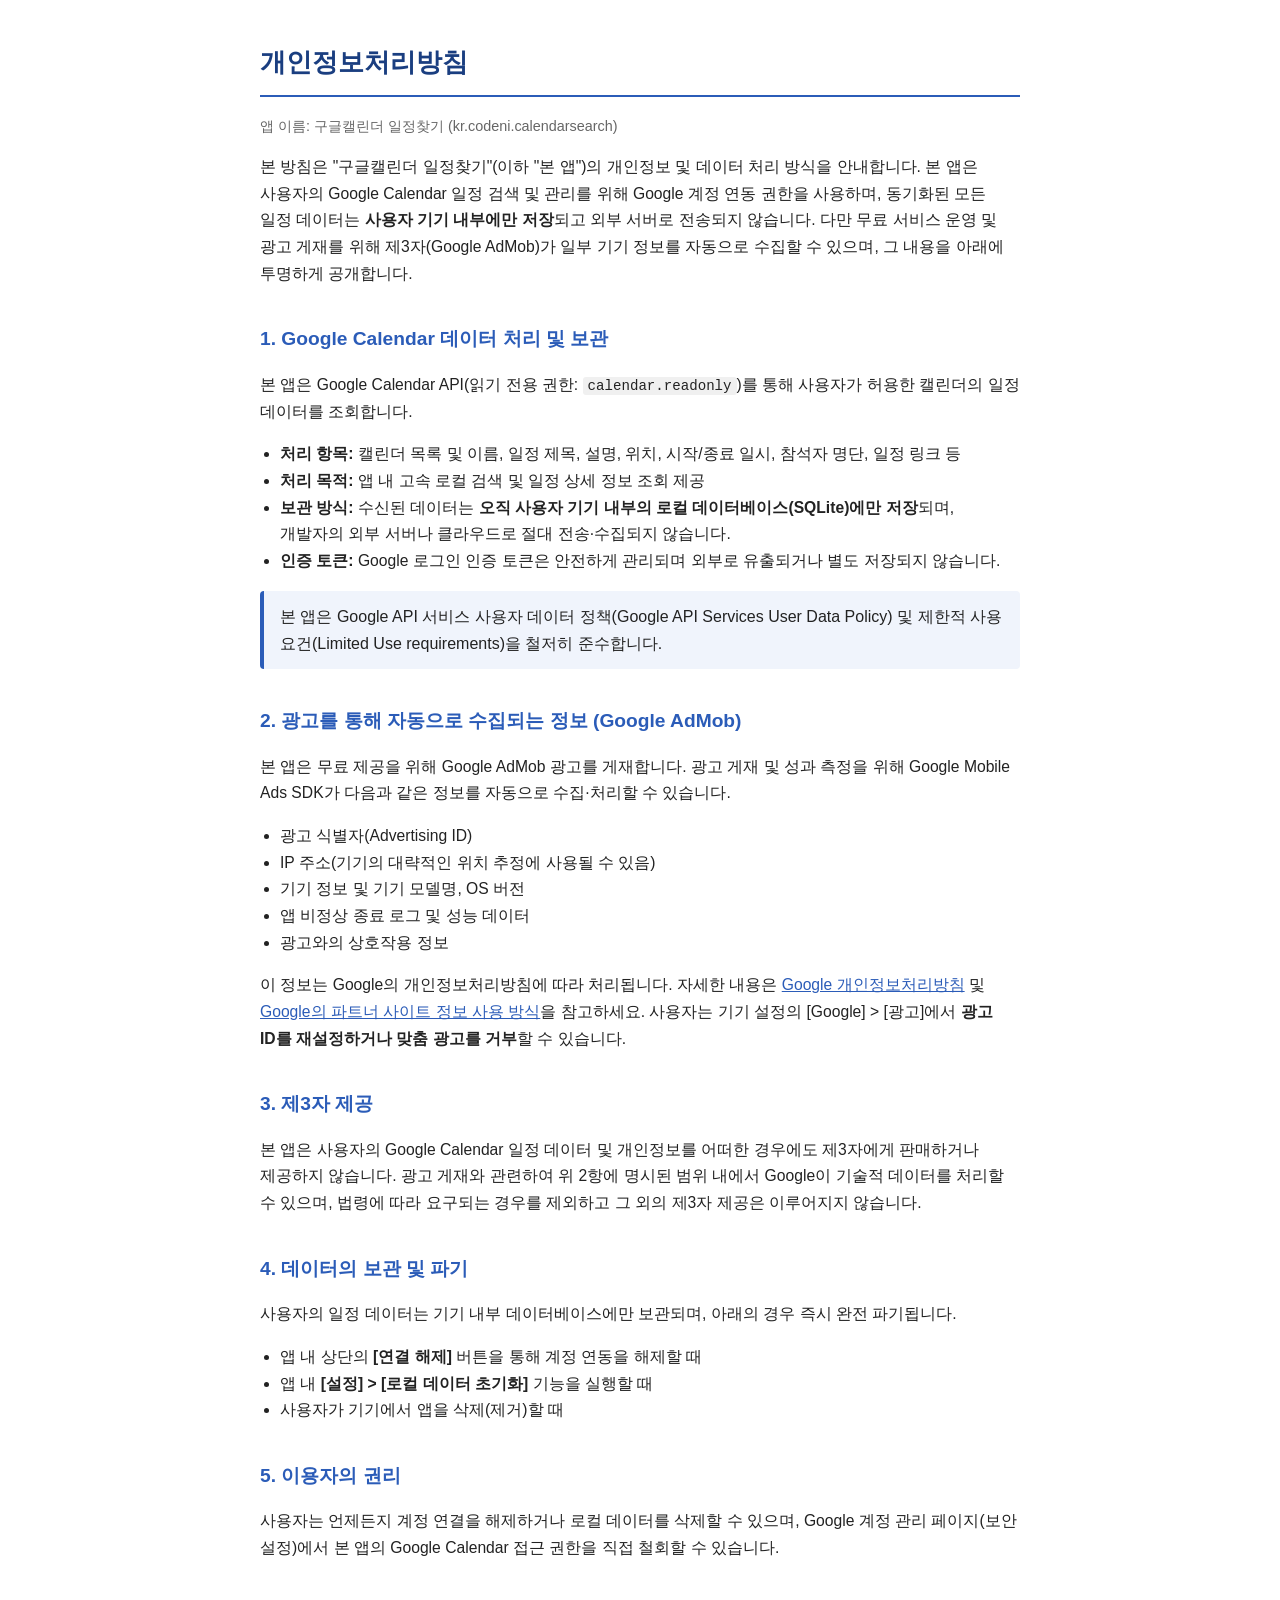
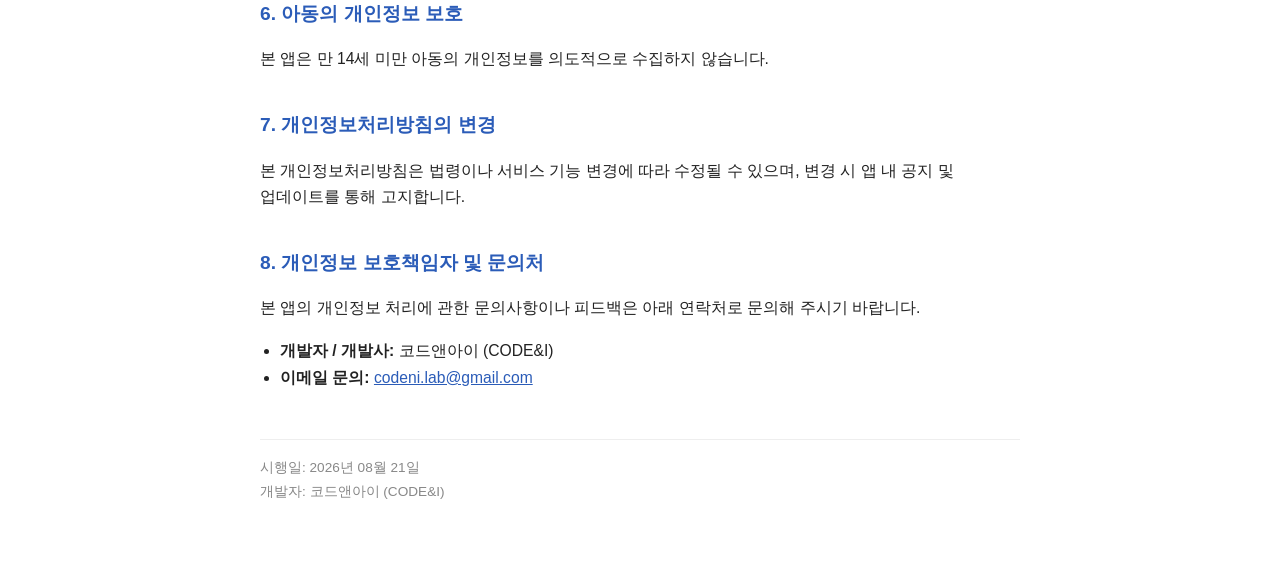
==== calendar-search/privacy-policy.html @ 8e506d1a "feat: Add privacy policy for Calendar Search app" ====
<!DOCTYPE html>
<html lang="ko">

<head>
  <meta charset="UTF-8">
  <meta name="viewport" content="width=device-width, initial-scale=1.0">
  <title>개인정보처리방침 - 캘린더 일정찾기</title>
  <style>
    body {
      font-family: -apple-system, "Segoe UI", "Malgun Gothic", "Apple SD Gothic Neo", sans-serif;
      line-height: 1.7;
      color: #222;
      max-width: 760px;
      margin: 0 auto;
      padding: 24px 20px 80px;
      word-break: keep-all;
      background-color: #fff;
    }

    h1 {
      font-size: 1.6rem;
      border-bottom: 2px solid #2b5cb8;
      padding-bottom: 10px;
      color: #1a3e80;
    }

    h2 {
      font-size: 1.2rem;
      margin-top: 36px;
      color: #2b5cb8;
    }

    p,
    li {
      font-size: 0.98rem;
    }

    ul {
      padding-left: 20px;
    }

    .meta {
      color: #666;
      font-size: 0.9rem;
    }

    .note {
      background: #f0f4fc;
      border-left: 4px solid #2b5cb8;
      padding: 12px 16px;
      border-radius: 4px;
      margin: 16px 0;
    }

    code {
      background: #f0f0f0;
      padding: 1px 5px;
      border-radius: 3px;
      font-size: 0.9em;
    }

    a {
      color: #2b5cb8;
    }

    footer {
      margin-top: 48px;
      color: #888;
      font-size: 0.85rem;
      border-top: 1px solid #eee;
      padding-top: 16px;
    }
  </style>
</head>

<body>

  <h1>개인정보처리방침</h1>
  <p class="meta">앱 이름: 구글캘린더 일정찾기 (kr.codeni.calendarsearch)</p>

  <p>
    본 방침은 "구글캘린더 일정찾기"(이하 "본 앱")의 개인정보 및 데이터 처리 방식을 안내합니다.
    본 앱은 사용자의 Google Calendar 일정 검색 및 관리를 위해 Google 계정 연동 권한을 사용하며,
    동기화된 모든 일정 데이터는 <strong>사용자 기기 내부에만 저장</strong>되고 외부 서버로 전송되지 않습니다.
    다만 무료 서비스 운영 및 광고 게재를 위해 제3자(Google AdMob)가 일부 기기 정보를 자동으로 수집할 수 있으며,
    그 내용을 아래에 투명하게 공개합니다.
  </p>

  <h2>1. Google Calendar 데이터 처리 및 보관</h2>
  <p>
    본 앱은 Google Calendar API(읽기 전용 권한: <code>calendar.readonly</code>)를 통해 사용자가 허용한 캘린더의 일정 데이터를 조회합니다.
  </p>
  <ul>
    <li><strong>처리 항목:</strong> 캘린더 목록 및 이름, 일정 제목, 설명, 위치, 시작/종료 일시, 참석자 명단, 일정 링크 등</li>
    <li><strong>처리 목적:</strong> 앱 내 고속 로컬 검색 및 일정 상세 정보 조회 제공</li>
    <li><strong>보관 방식:</strong> 수신된 데이터는 <strong>오직 사용자 기기 내부의 로컬 데이터베이스(SQLite)에만 저장</strong>되며, 개발자의 외부 서버나 클라우드로 절대
      전송·수집되지 않습니다.</li>
    <li><strong>인증 토큰:</strong> Google 로그인 인증 토큰은 안전하게 관리되며 외부로 유출되거나 별도 저장되지 않습니다.</li>
  </ul>
  <div class="note">
    본 앱은 Google API 서비스 사용자 데이터 정책(Google API Services User Data Policy) 및 제한적 사용 요건(Limited Use requirements)을 철저히
    준수합니다.
  </div>

  <h2>2. 광고를 통해 자동으로 수집되는 정보 (Google AdMob)</h2>
  <p>
    본 앱은 무료 제공을 위해 Google AdMob 광고를 게재합니다. 광고 게재 및 성과 측정을 위해
    Google Mobile Ads SDK가 다음과 같은 정보를 자동으로 수집·처리할 수 있습니다.
  </p>
  <ul>
    <li>광고 식별자(Advertising ID)</li>
    <li>IP 주소(기기의 대략적인 위치 추정에 사용될 수 있음)</li>
    <li>기기 정보 및 기기 모델명, OS 버전</li>
    <li>앱 비정상 종료 로그 및 성능 데이터</li>
    <li>광고와의 상호작용 정보</li>
  </ul>
  <p>
    이 정보는 Google의 개인정보처리방침에 따라 처리됩니다. 자세한 내용은
    <a href="https://policies.google.com/privacy" target="_blank" rel="noopener">Google 개인정보처리방침</a> 및
    <a href="https://policies.google.com/technologies/partner-sites" target="_blank" rel="noopener">Google의 파트너 사이트 정보
      사용 방식</a>을 참고하세요.
    사용자는 기기 설정의 [Google] > [광고]에서 <strong>광고 ID를 재설정하거나 맞춤 광고를 거부</strong>할 수 있습니다.
  </p>

  <h2>3. 제3자 제공</h2>
  <p>
    본 앱은 사용자의 Google Calendar 일정 데이터 및 개인정보를 어떠한 경우에도 제3자에게 판매하거나 제공하지 않습니다.
    광고 게재와 관련하여 위 2항에 명시된 범위 내에서 Google이 기술적 데이터를 처리할 수 있으며,
    법령에 따라 요구되는 경우를 제외하고 그 외의 제3자 제공은 이루어지지 않습니다.
  </p>

  <h2>4. 데이터의 보관 및 파기</h2>
  <p>
    사용자의 일정 데이터는 기기 내부 데이터베이스에만 보관되며, 아래의 경우 즉시 완전 파기됩니다.
  </p>
  <ul>
    <li>앱 내 상단의 <strong>[연결 해제]</strong> 버튼을 통해 계정 연동을 해제할 때</li>
    <li>앱 내 <strong>[설정] > [로컬 데이터 초기화]</strong> 기능을 실행할 때</li>
    <li>사용자가 기기에서 앱을 삭제(제거)할 때</li>
  </ul>

  <h2>5. 이용자의 권리</h2>
  <p>
    사용자는 언제든지 계정 연결을 해제하거나 로컬 데이터를 삭제할 수 있으며,
    Google 계정 관리 페이지(보안 설정)에서 본 앱의 Google Calendar 접근 권한을 직접 철회할 수 있습니다.
  </p>

  <h2>6. 아동의 개인정보 보호</h2>
  <p>
    본 앱은 만 14세 미만 아동의 개인정보를 의도적으로 수집하지 않습니다.
  </p>

  <h2>7. 개인정보처리방침의 변경</h2>
  <p>
    본 개인정보처리방침은 법령이나 서비스 기능 변경에 따라 수정될 수 있으며, 변경 시 앱 내 공지 및 업데이트를 통해 고지합니다.
  </p>

  <h2>8. 개인정보 보호책임자 및 문의처</h2>
  <p>
    본 앱의 개인정보 처리에 관한 문의사항이나 피드백은 아래 연락처로 문의해 주시기 바랍니다.
  </p>
  <ul>
    <li><strong>개발자 / 개발사:</strong> 코드앤아이 (CODE&amp;I)</li>
    <li><strong>이메일 문의:</strong> <a href="mailto:codeni.lab@gmail.com">codeni.lab@gmail.com</a></li>
  </ul>

  <footer>
    시행일: 2026년 08월 21일<br>
    개발자: 코드앤아이 (CODE&amp;I)
  </footer>

</body>

</html>
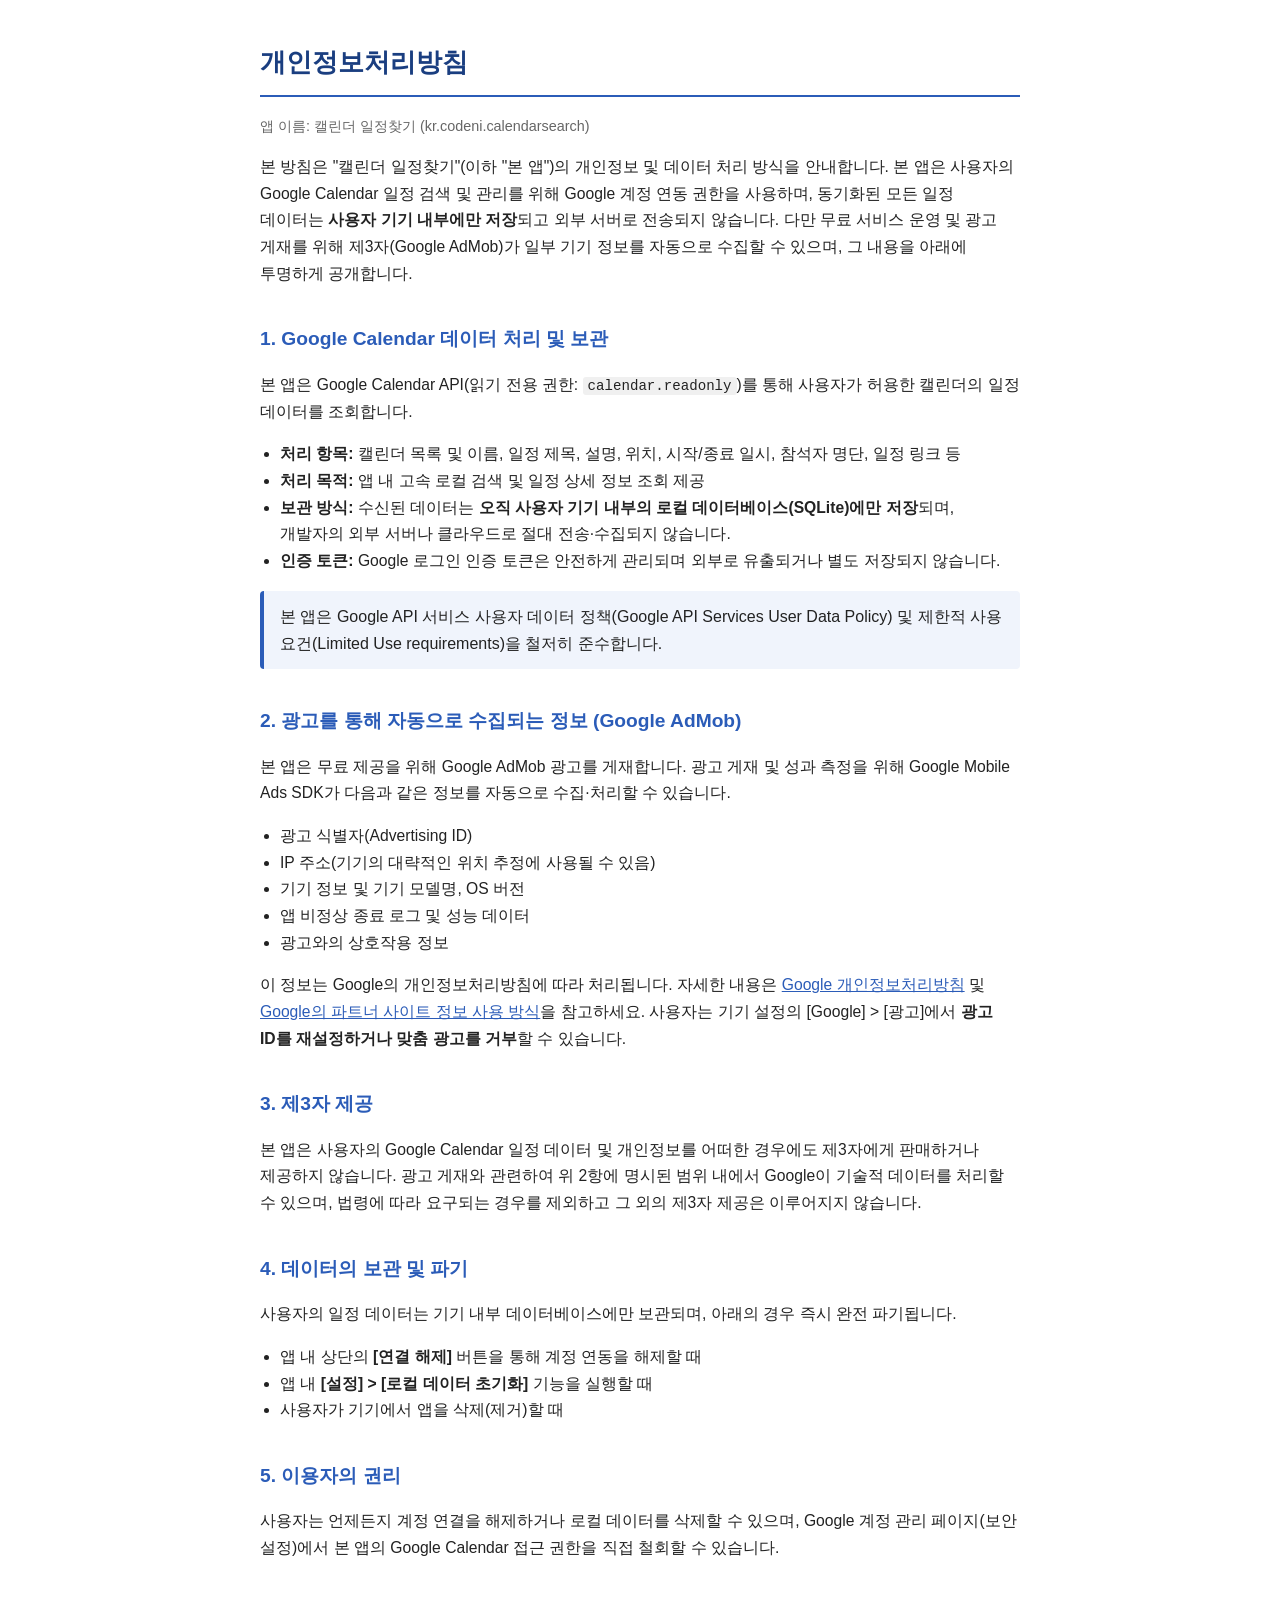
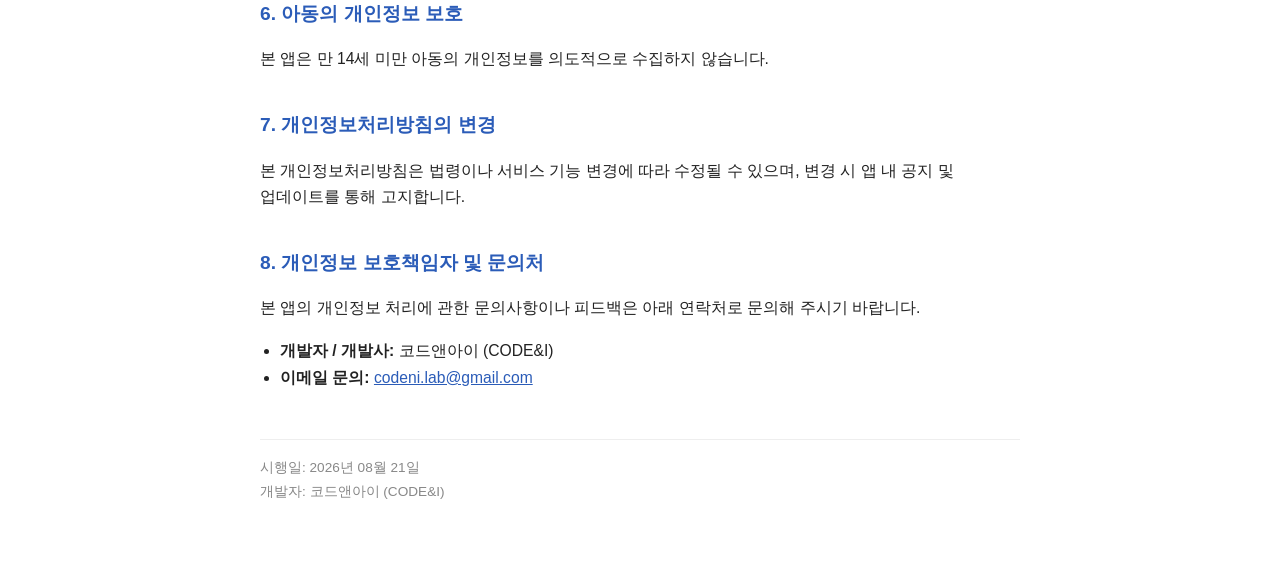
==== commit f998e830: "구글 문구 제거" ====
--- a/calendar-search/privacy-policy.html
+++ b/calendar-search/privacy-policy.html
@@ -76,10 +76,10 @@
 <body>
 
   <h1>개인정보처리방침</h1>
-  <p class="meta">앱 이름: 구글캘린더 일정찾기 (kr.codeni.calendarsearch)</p>
+  <p class="meta">앱 이름: 캘린더 일정찾기 (kr.codeni.calendarsearch)</p>
 
   <p>
-    본 방침은 "구글캘린더 일정찾기"(이하 "본 앱")의 개인정보 및 데이터 처리 방식을 안내합니다.
+    본 방침은 "캘린더 일정찾기"(이하 "본 앱")의 개인정보 및 데이터 처리 방식을 안내합니다.
     본 앱은 사용자의 Google Calendar 일정 검색 및 관리를 위해 Google 계정 연동 권한을 사용하며,
     동기화된 모든 일정 데이터는 <strong>사용자 기기 내부에만 저장</strong>되고 외부 서버로 전송되지 않습니다.
     다만 무료 서비스 운영 및 광고 게재를 위해 제3자(Google AdMob)가 일부 기기 정보를 자동으로 수집할 수 있으며,
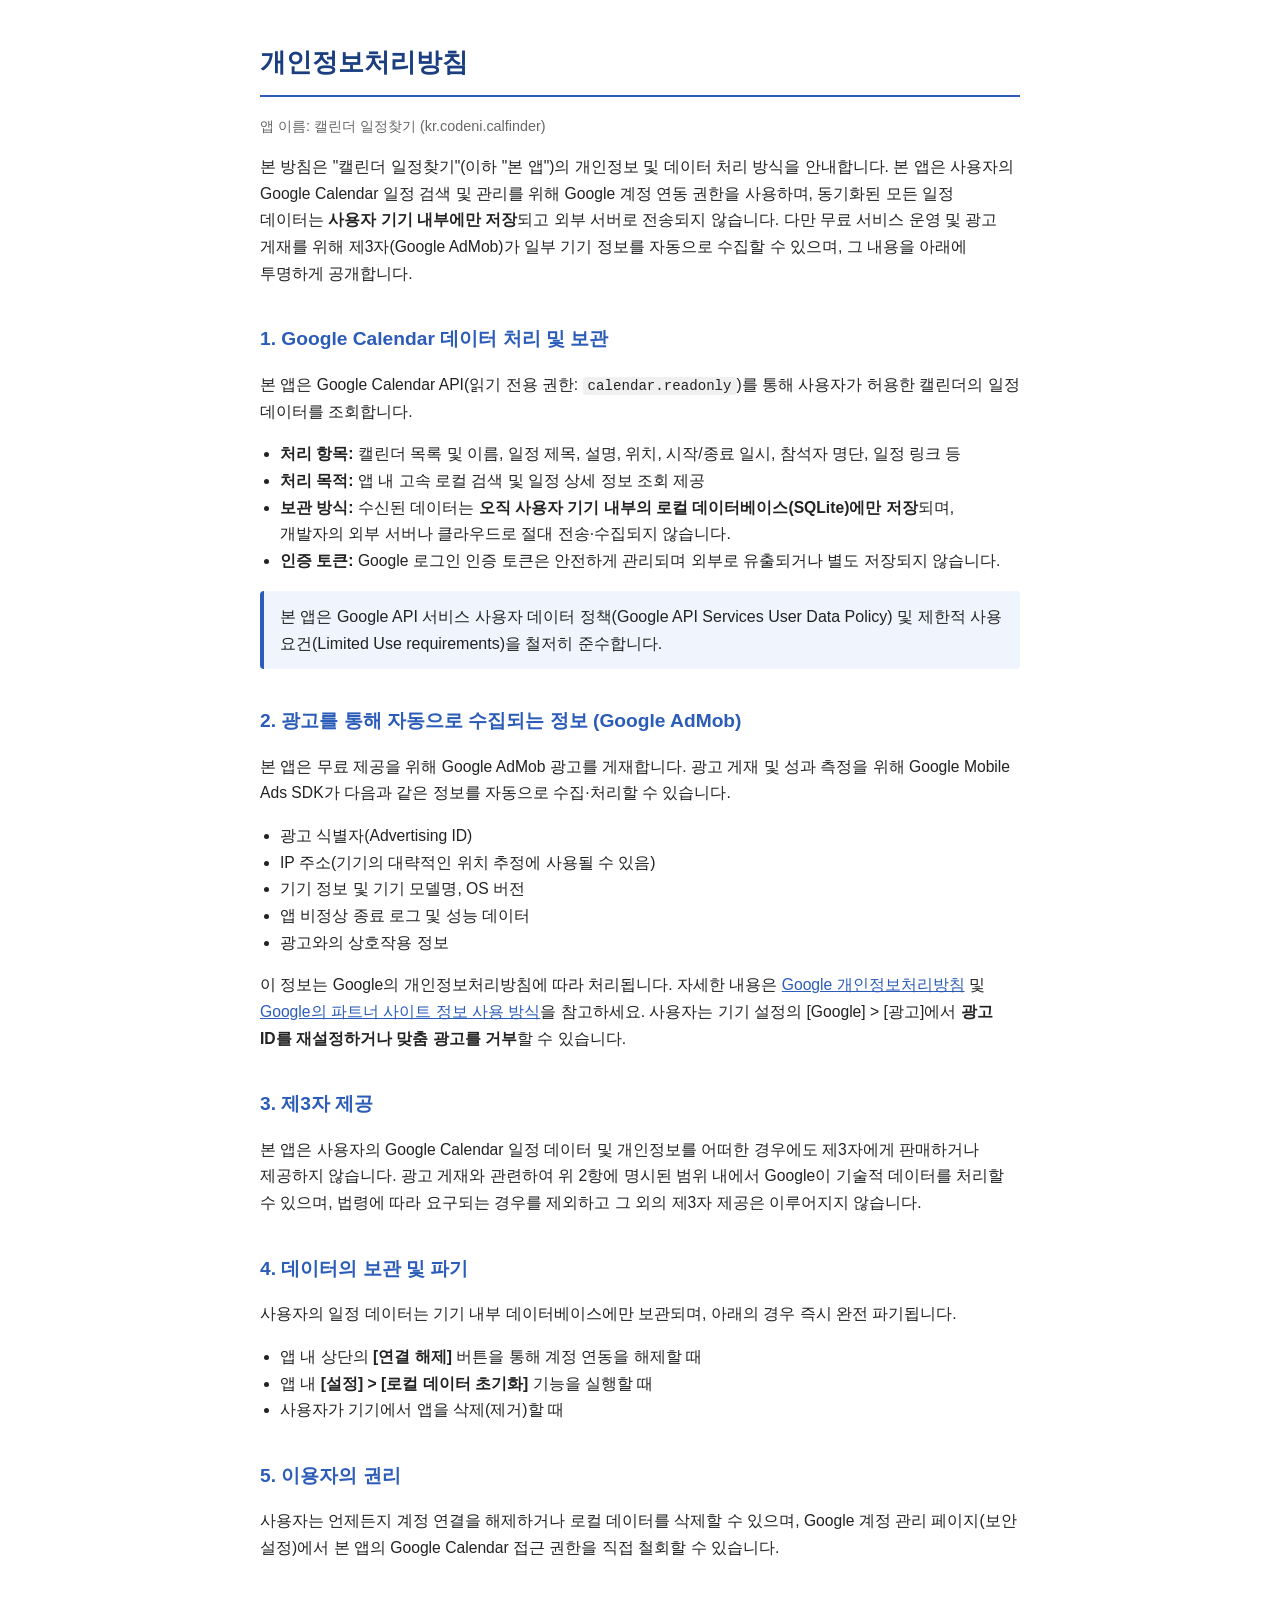
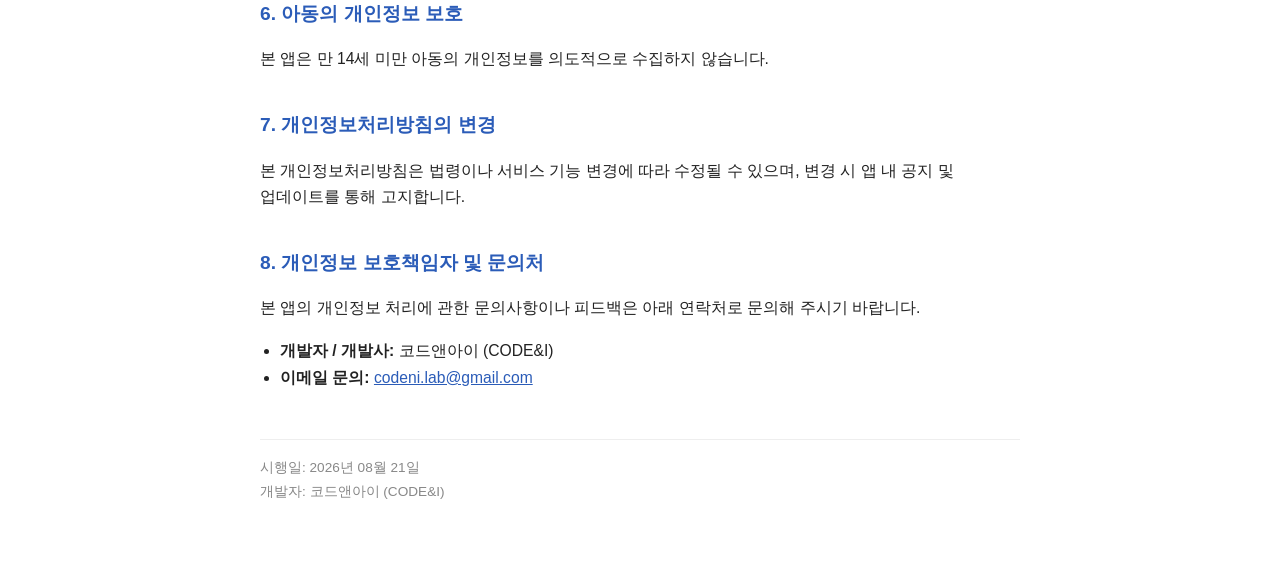
==== commit 3f82b2d9: "패키지명 수정 (kr.codeni.calfinder) Co-Authored-By: Claude Sonnet 5 <noreply@anthropic.com>" ====
--- a/calendar-search/privacy-policy.html
+++ b/calendar-search/privacy-policy.html
@@ -76,7 +76,7 @@
 <body>
 
   <h1>개인정보처리방침</h1>
-  <p class="meta">앱 이름: 캘린더 일정찾기 (kr.codeni.calendarsearch)</p>
+  <p class="meta">앱 이름: 캘린더 일정찾기 (kr.codeni.calfinder)</p>
 
   <p>
     본 방침은 "캘린더 일정찾기"(이하 "본 앱")의 개인정보 및 데이터 처리 방식을 안내합니다.
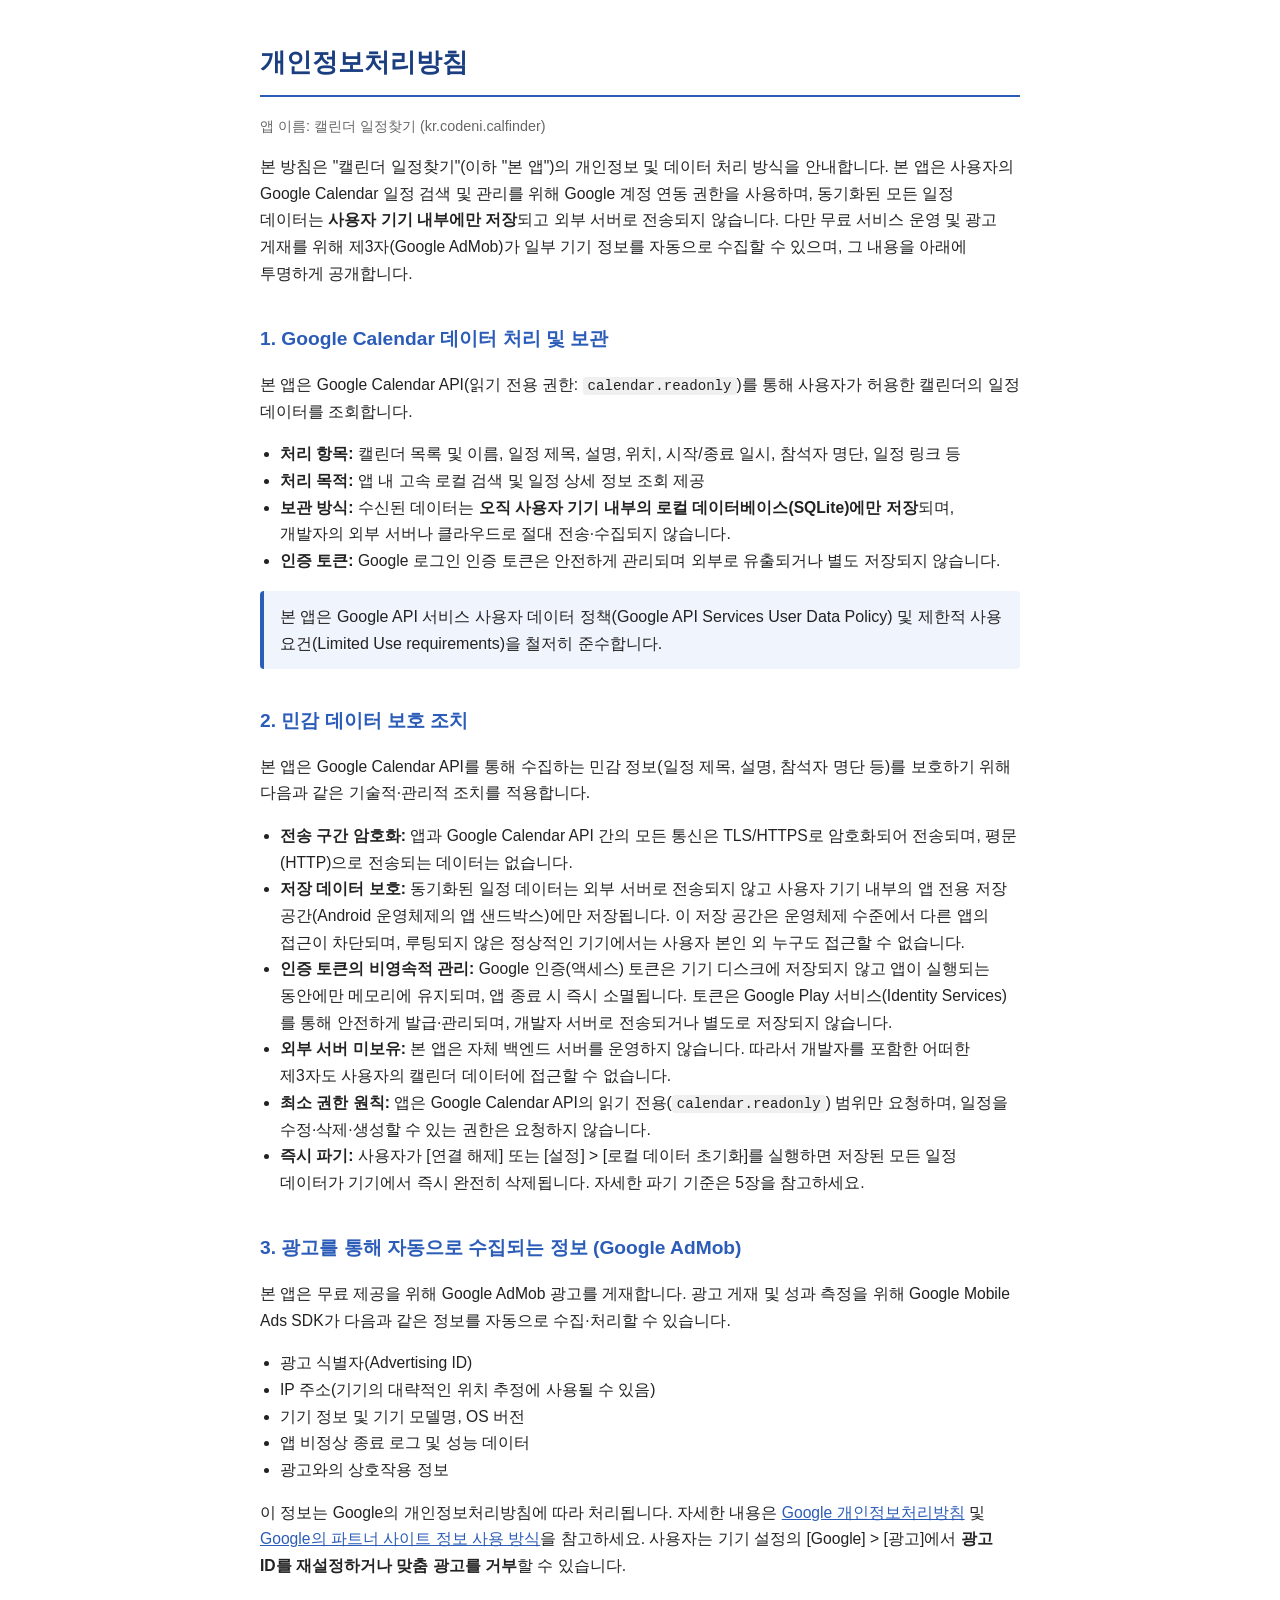
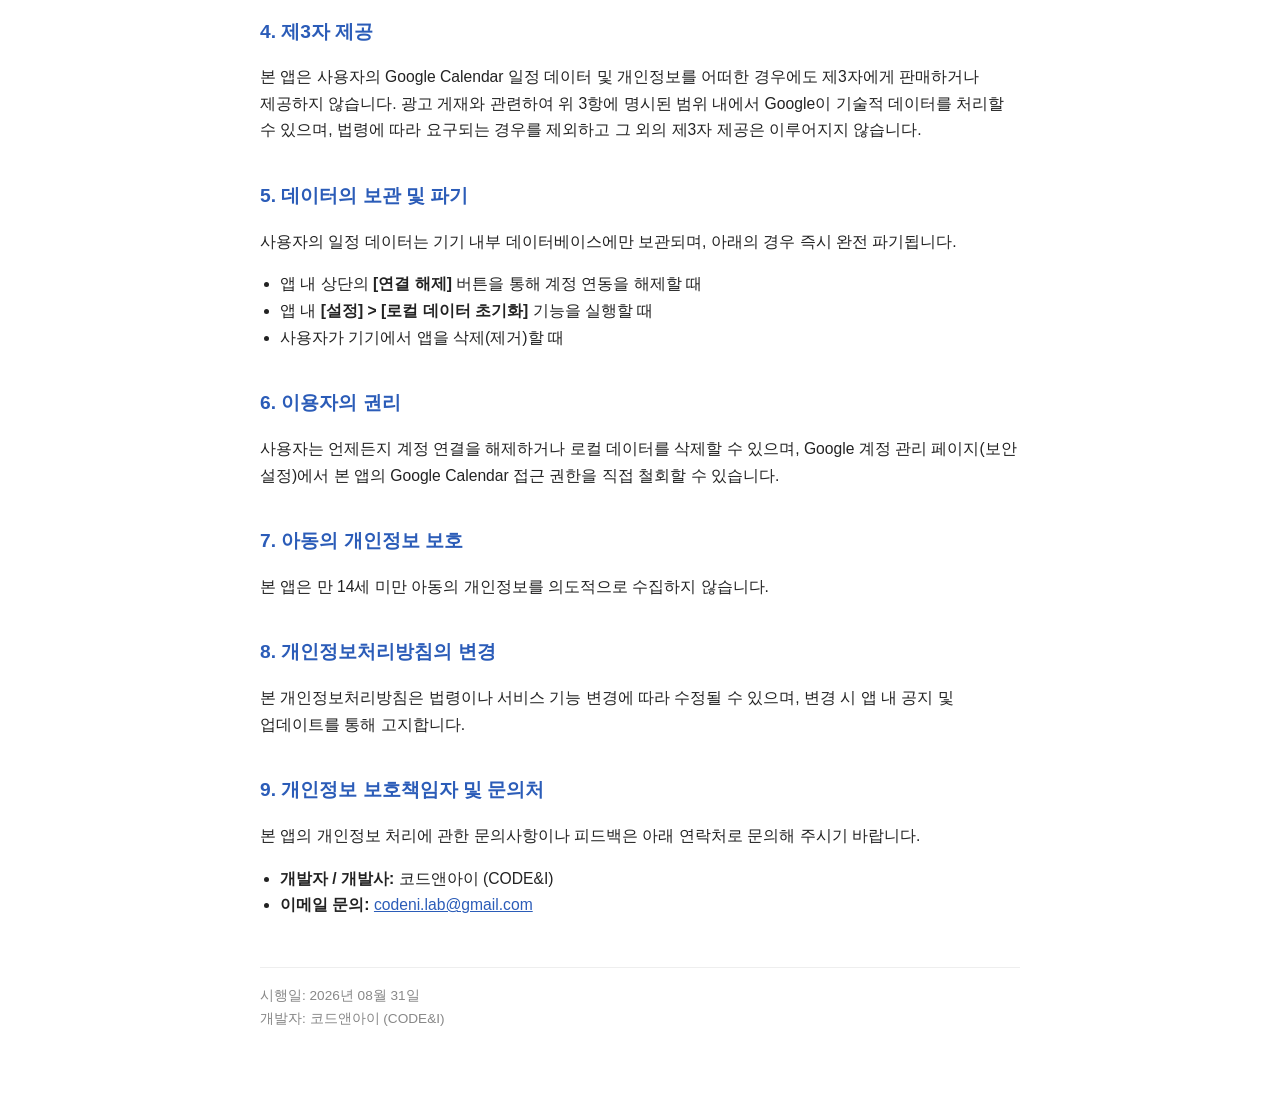
==== commit bfdd1eae: "docs: 개인정보처리방침에 민감 데이터 보호 조치 항목 추가 - Google Calendar API로 수집하는 민감 정보 보호를 위한 기술적·관리적 조치 명시 - 이후 항목 번호" ====
--- a/calendar-search/privacy-policy.html
+++ b/calendar-search/privacy-policy.html
@@ -102,7 +102,29 @@
     준수합니다.
   </div>
 
-  <h2>2. 광고를 통해 자동으로 수집되는 정보 (Google AdMob)</h2>
+  <h2>2. 민감 데이터 보호 조치</h2>
+  <p>
+    본 앱은 Google Calendar API를 통해 수집하는 민감 정보(일정 제목, 설명, 참석자 명단 등)를 보호하기 위해 다음과 같은
+    기술적·관리적 조치를 적용합니다.
+  </p>
+  <ul>
+    <li><strong>전송 구간 암호화:</strong> 앱과 Google Calendar API 간의 모든 통신은 TLS/HTTPS로 암호화되어 전송되며,
+      평문(HTTP)으로 전송되는 데이터는 없습니다.</li>
+    <li><strong>저장 데이터 보호:</strong> 동기화된 일정 데이터는 외부 서버로 전송되지 않고 사용자 기기 내부의 앱 전용
+      저장 공간(Android 운영체제의 앱 샌드박스)에만 저장됩니다. 이 저장 공간은 운영체제 수준에서 다른 앱의 접근이
+      차단되며, 루팅되지 않은 정상적인 기기에서는 사용자 본인 외 누구도 접근할 수 없습니다.</li>
+    <li><strong>인증 토큰의 비영속적 관리:</strong> Google 인증(액세스) 토큰은 기기 디스크에 저장되지 않고 앱이 실행되는
+      동안에만 메모리에 유지되며, 앱 종료 시 즉시 소멸됩니다. 토큰은 Google Play 서비스(Identity Services)를 통해
+      안전하게 발급·관리되며, 개발자 서버로 전송되거나 별도로 저장되지 않습니다.</li>
+    <li><strong>외부 서버 미보유:</strong> 본 앱은 자체 백엔드 서버를 운영하지 않습니다. 따라서 개발자를 포함한 어떠한
+      제3자도 사용자의 캘린더 데이터에 접근할 수 없습니다.</li>
+    <li><strong>최소 권한 원칙:</strong> 앱은 Google Calendar API의 읽기 전용(<code>calendar.readonly</code>) 범위만
+      요청하며, 일정을 수정·삭제·생성할 수 있는 권한은 요청하지 않습니다.</li>
+    <li><strong>즉시 파기:</strong> 사용자가 [연결 해제] 또는 [설정] &gt; [로컬 데이터 초기화]를 실행하면 저장된 모든
+      일정 데이터가 기기에서 즉시 완전히 삭제됩니다. 자세한 파기 기준은 5장을 참고하세요.</li>
+  </ul>
+
+  <h2>3. 광고를 통해 자동으로 수집되는 정보 (Google AdMob)</h2>
   <p>
     본 앱은 무료 제공을 위해 Google AdMob 광고를 게재합니다. 광고 게재 및 성과 측정을 위해
     Google Mobile Ads SDK가 다음과 같은 정보를 자동으로 수집·처리할 수 있습니다.
@@ -122,14 +144,14 @@
     사용자는 기기 설정의 [Google] > [광고]에서 <strong>광고 ID를 재설정하거나 맞춤 광고를 거부</strong>할 수 있습니다.
   </p>
 
-  <h2>3. 제3자 제공</h2>
+  <h2>4. 제3자 제공</h2>
   <p>
     본 앱은 사용자의 Google Calendar 일정 데이터 및 개인정보를 어떠한 경우에도 제3자에게 판매하거나 제공하지 않습니다.
-    광고 게재와 관련하여 위 2항에 명시된 범위 내에서 Google이 기술적 데이터를 처리할 수 있으며,
+    광고 게재와 관련하여 위 3항에 명시된 범위 내에서 Google이 기술적 데이터를 처리할 수 있으며,
     법령에 따라 요구되는 경우를 제외하고 그 외의 제3자 제공은 이루어지지 않습니다.
   </p>
 
-  <h2>4. 데이터의 보관 및 파기</h2>
+  <h2>5. 데이터의 보관 및 파기</h2>
   <p>
     사용자의 일정 데이터는 기기 내부 데이터베이스에만 보관되며, 아래의 경우 즉시 완전 파기됩니다.
   </p>
@@ -139,23 +161,23 @@
     <li>사용자가 기기에서 앱을 삭제(제거)할 때</li>
   </ul>
 
-  <h2>5. 이용자의 권리</h2>
+  <h2>6. 이용자의 권리</h2>
   <p>
     사용자는 언제든지 계정 연결을 해제하거나 로컬 데이터를 삭제할 수 있으며,
     Google 계정 관리 페이지(보안 설정)에서 본 앱의 Google Calendar 접근 권한을 직접 철회할 수 있습니다.
   </p>
 
-  <h2>6. 아동의 개인정보 보호</h2>
+  <h2>7. 아동의 개인정보 보호</h2>
   <p>
     본 앱은 만 14세 미만 아동의 개인정보를 의도적으로 수집하지 않습니다.
   </p>
 
-  <h2>7. 개인정보처리방침의 변경</h2>
+  <h2>8. 개인정보처리방침의 변경</h2>
   <p>
     본 개인정보처리방침은 법령이나 서비스 기능 변경에 따라 수정될 수 있으며, 변경 시 앱 내 공지 및 업데이트를 통해 고지합니다.
   </p>
 
-  <h2>8. 개인정보 보호책임자 및 문의처</h2>
+  <h2>9. 개인정보 보호책임자 및 문의처</h2>
   <p>
     본 앱의 개인정보 처리에 관한 문의사항이나 피드백은 아래 연락처로 문의해 주시기 바랍니다.
   </p>
@@ -165,7 +187,7 @@
   </ul>
 
   <footer>
-    시행일: 2026년 08월 21일<br>
+    시행일: 2026년 08월 31일<br>
     개발자: 코드앤아이 (CODE&amp;I)
   </footer>
 
